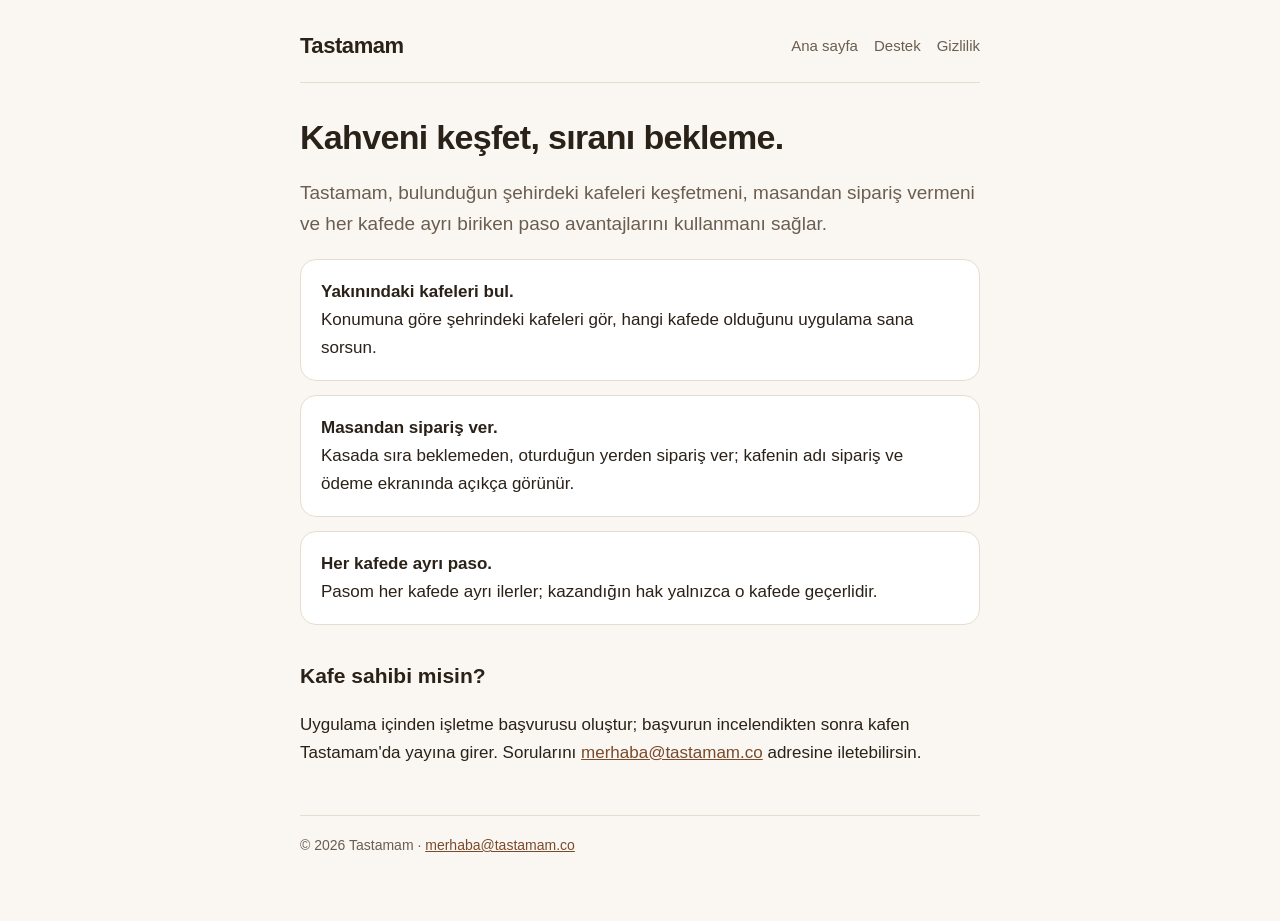
==== index.html @ e00a0be9 "Tastamam site: ana sayfa, destek, gizlilik" ====
<!doctype html><html lang="tr"><head><meta charset="utf-8"><meta name="viewport" content="width=device-width,initial-scale=1"><link rel="stylesheet" href="style.css"><title>Tastamam</title><meta name="description" content="Tastamam: kahveni keşfet, masandan sipariş ver, kafene özel paso ve avantajlardan yararlan."></head><body><div class="wrap"><header><a class="logo" href="index.html">Tastamam</a><nav><a href="index.html">Ana sayfa</a><a href="destek.html">Destek</a><a href="gizlilik.html">Gizlilik</a></nav></header>
<h1>Kahveni keşfet, sıranı bekleme.</h1>
<p class="lead">Tastamam, bulunduğun şehirdeki kafeleri keşfetmeni, masandan sipariş vermeni ve her kafede ayrı biriken paso avantajlarını kullanmanı sağlar.</p>
<div class="card"><strong>Yakınındaki kafeleri bul.</strong><br>Konumuna göre şehrindeki kafeleri gör, hangi kafede olduğunu uygulama sana sorsun.</div>
<div class="card"><strong>Masandan sipariş ver.</strong><br>Kasada sıra beklemeden, oturduğun yerden sipariş ver; kafenin adı sipariş ve ödeme ekranında açıkça görünür.</div>
<div class="card"><strong>Her kafede ayrı paso.</strong><br>Pasom her kafede ayrı ilerler; kazandığın hak yalnızca o kafede geçerlidir.</div>
<h2>Kafe sahibi misin?</h2>
<p>Uygulama içinden işletme başvurusu oluştur; başvurun incelendikten sonra kafen Tastamam'da yayına girer. Sorularını <a href="mailto:merhaba@tastamam.co">merhaba@tastamam.co</a> adresine iletebilirsin.</p>
<footer>© 2026 Tastamam · <a href="mailto:merhaba@tastamam.co">merhaba@tastamam.co</a></footer></div></body></html>
---- style.css ----
:root{--bg:#faf7f2;--ink:#2a2118;--soft:#6b5d50;--line:#e6ddd0;--card:#fff;--accent:#7a4a2a}
@media (prefers-color-scheme:dark){:root{--bg:#1c1713;--ink:#f3ebe0;--soft:#b3a597;--line:#3a3028;--card:#262019;--accent:#d9a572}}
*{box-sizing:border-box}
body{margin:0;background:var(--bg);color:var(--ink);font:17px/1.65 -apple-system,"Segoe UI",Roboto,Helvetica,Arial,sans-serif}
.wrap{max-width:720px;margin:0 auto;padding:28px 20px 64px}
header{display:flex;justify-content:space-between;align-items:center;gap:16px;flex-wrap:wrap;padding-bottom:18px;border-bottom:1px solid var(--line);margin-bottom:34px}
.logo{font-weight:800;font-size:22px;letter-spacing:-.02em;color:var(--ink);text-decoration:none}
nav a{color:var(--soft);text-decoration:none;margin-left:16px;font-size:15px}
nav a:hover{color:var(--accent)}
h1{font-size:34px;line-height:1.2;margin:0 0 12px;letter-spacing:-.02em}
h2{font-size:21px;margin:34px 0 8px}
p,li{color:var(--ink)}
.lead{font-size:19px;color:var(--soft)}
a{color:var(--accent)}
.card{background:var(--card);border:1px solid var(--line);border-radius:16px;padding:18px 20px;margin:14px 0}
.note{font-size:14px;color:var(--soft)}
footer{margin-top:48px;padding-top:18px;border-top:1px solid var(--line);font-size:14px;color:var(--soft)}
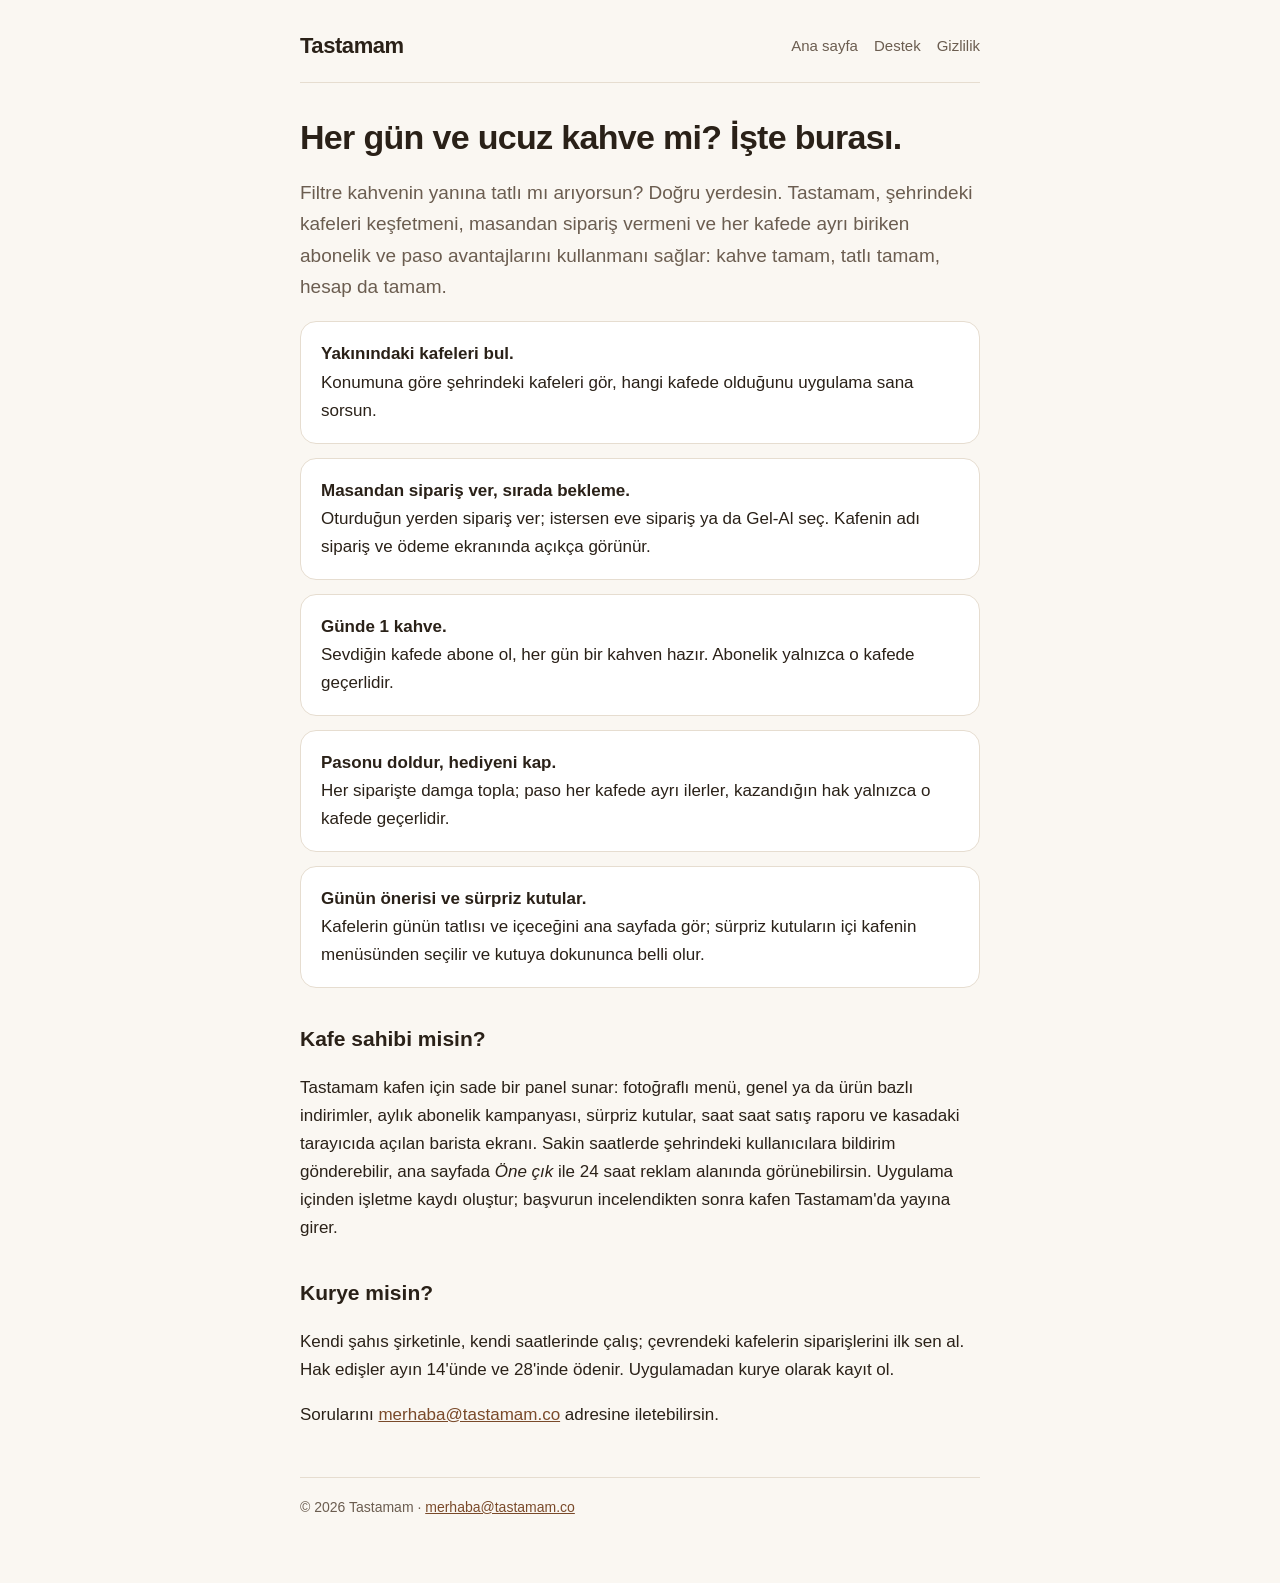
==== commit e1e55e75: "Gizlilik, destek ve ana sayfa: isletme paneli, kurye, bildirim, reklam, belgeler Co-Authored-By: Cla" ====
--- a/index.html
+++ b/index.html
@@ -1,9 +1,14 @@
-<!doctype html><html lang="tr"><head><meta charset="utf-8"><meta name="viewport" content="width=device-width,initial-scale=1"><link rel="stylesheet" href="style.css"><title>Tastamam</title><meta name="description" content="Tastamam: kahveni keşfet, masandan sipariş ver, kafene özel paso ve avantajlardan yararlan."></head><body><div class="wrap"><header><a class="logo" href="index.html">Tastamam</a><nav><a href="index.html">Ana sayfa</a><a href="destek.html">Destek</a><a href="gizlilik.html">Gizlilik</a></nav></header>
-<h1>Kahveni keşfet, sıranı bekleme.</h1>
-<p class="lead">Tastamam, bulunduğun şehirdeki kafeleri keşfetmeni, masandan sipariş vermeni ve her kafede ayrı biriken paso avantajlarını kullanmanı sağlar.</p>
+<!doctype html><html lang="tr"><head><meta charset="utf-8"><meta name="viewport" content="width=device-width,initial-scale=1"><link rel="stylesheet" href="style.css"><title>Tastamam</title><meta name="description" content="Tastamam: her gün ve ucuz kahve mi? İşte burası. Kahveni keşfet, masandan sipariş ver, kafene özel abonelik ve paso avantajlarından yararlan."></head><body><div class="wrap"><header><a class="logo" href="index.html">Tastamam</a><nav><a href="index.html">Ana sayfa</a><a href="destek.html">Destek</a><a href="gizlilik.html">Gizlilik</a></nav></header>
+<h1>Her gün ve ucuz kahve mi? İşte burası.</h1>
+<p class="lead">Filtre kahvenin yanına tatlı mı arıyorsun? Doğru yerdesin. Tastamam, şehrindeki kafeleri keşfetmeni, masandan sipariş vermeni ve her kafede ayrı biriken abonelik ve paso avantajlarını kullanmanı sağlar: kahve tamam, tatlı tamam, hesap da tamam.</p>
 <div class="card"><strong>Yakınındaki kafeleri bul.</strong><br>Konumuna göre şehrindeki kafeleri gör, hangi kafede olduğunu uygulama sana sorsun.</div>
-<div class="card"><strong>Masandan sipariş ver.</strong><br>Kasada sıra beklemeden, oturduğun yerden sipariş ver; kafenin adı sipariş ve ödeme ekranında açıkça görünür.</div>
-<div class="card"><strong>Her kafede ayrı paso.</strong><br>Pasom her kafede ayrı ilerler; kazandığın hak yalnızca o kafede geçerlidir.</div>
+<div class="card"><strong>Masandan sipariş ver, sırada bekleme.</strong><br>Oturduğun yerden sipariş ver; istersen eve sipariş ya da Gel-Al seç. Kafenin adı sipariş ve ödeme ekranında açıkça görünür.</div>
+<div class="card"><strong>Günde 1 kahve.</strong><br>Sevdiğin kafede abone ol, her gün bir kahven hazır. Abonelik yalnızca o kafede geçerlidir.</div>
+<div class="card"><strong>Pasonu doldur, hediyeni kap.</strong><br>Her siparişte damga topla; paso her kafede ayrı ilerler, kazandığın hak yalnızca o kafede geçerlidir.</div>
+<div class="card"><strong>Günün önerisi ve sürpriz kutular.</strong><br>Kafelerin günün tatlısı ve içeceğini ana sayfada gör; sürpriz kutuların içi kafenin menüsünden seçilir ve kutuya dokununca belli olur.</div>
 <h2>Kafe sahibi misin?</h2>
-<p>Uygulama içinden işletme başvurusu oluştur; başvurun incelendikten sonra kafen Tastamam'da yayına girer. Sorularını <a href="mailto:merhaba@tastamam.co">merhaba@tastamam.co</a> adresine iletebilirsin.</p>
+<p>Tastamam kafen için sade bir panel sunar: fotoğraflı menü, genel ya da ürün bazlı indirimler, aylık abonelik kampanyası, sürpriz kutular, saat saat satış raporu ve kasadaki tarayıcıda açılan barista ekranı. Sakin saatlerde şehrindeki kullanıcılara bildirim gönderebilir, ana sayfada <em>Öne çık</em> ile 24 saat reklam alanında görünebilirsin. Uygulama içinden işletme kaydı oluştur; başvurun incelendikten sonra kafen Tastamam'da yayına girer.</p>
+<h2>Kurye misin?</h2>
+<p>Kendi şahıs şirketinle, kendi saatlerinde çalış; çevrendeki kafelerin siparişlerini ilk sen al. Hak edişler ayın 14'ünde ve 28'inde ödenir. Uygulamadan kurye olarak kayıt ol.</p>
+<p>Sorularını <a href="mailto:merhaba@tastamam.co">merhaba@tastamam.co</a> adresine iletebilirsin.</p>
 <footer>© 2026 Tastamam · <a href="mailto:merhaba@tastamam.co">merhaba@tastamam.co</a></footer></div></body></html>
